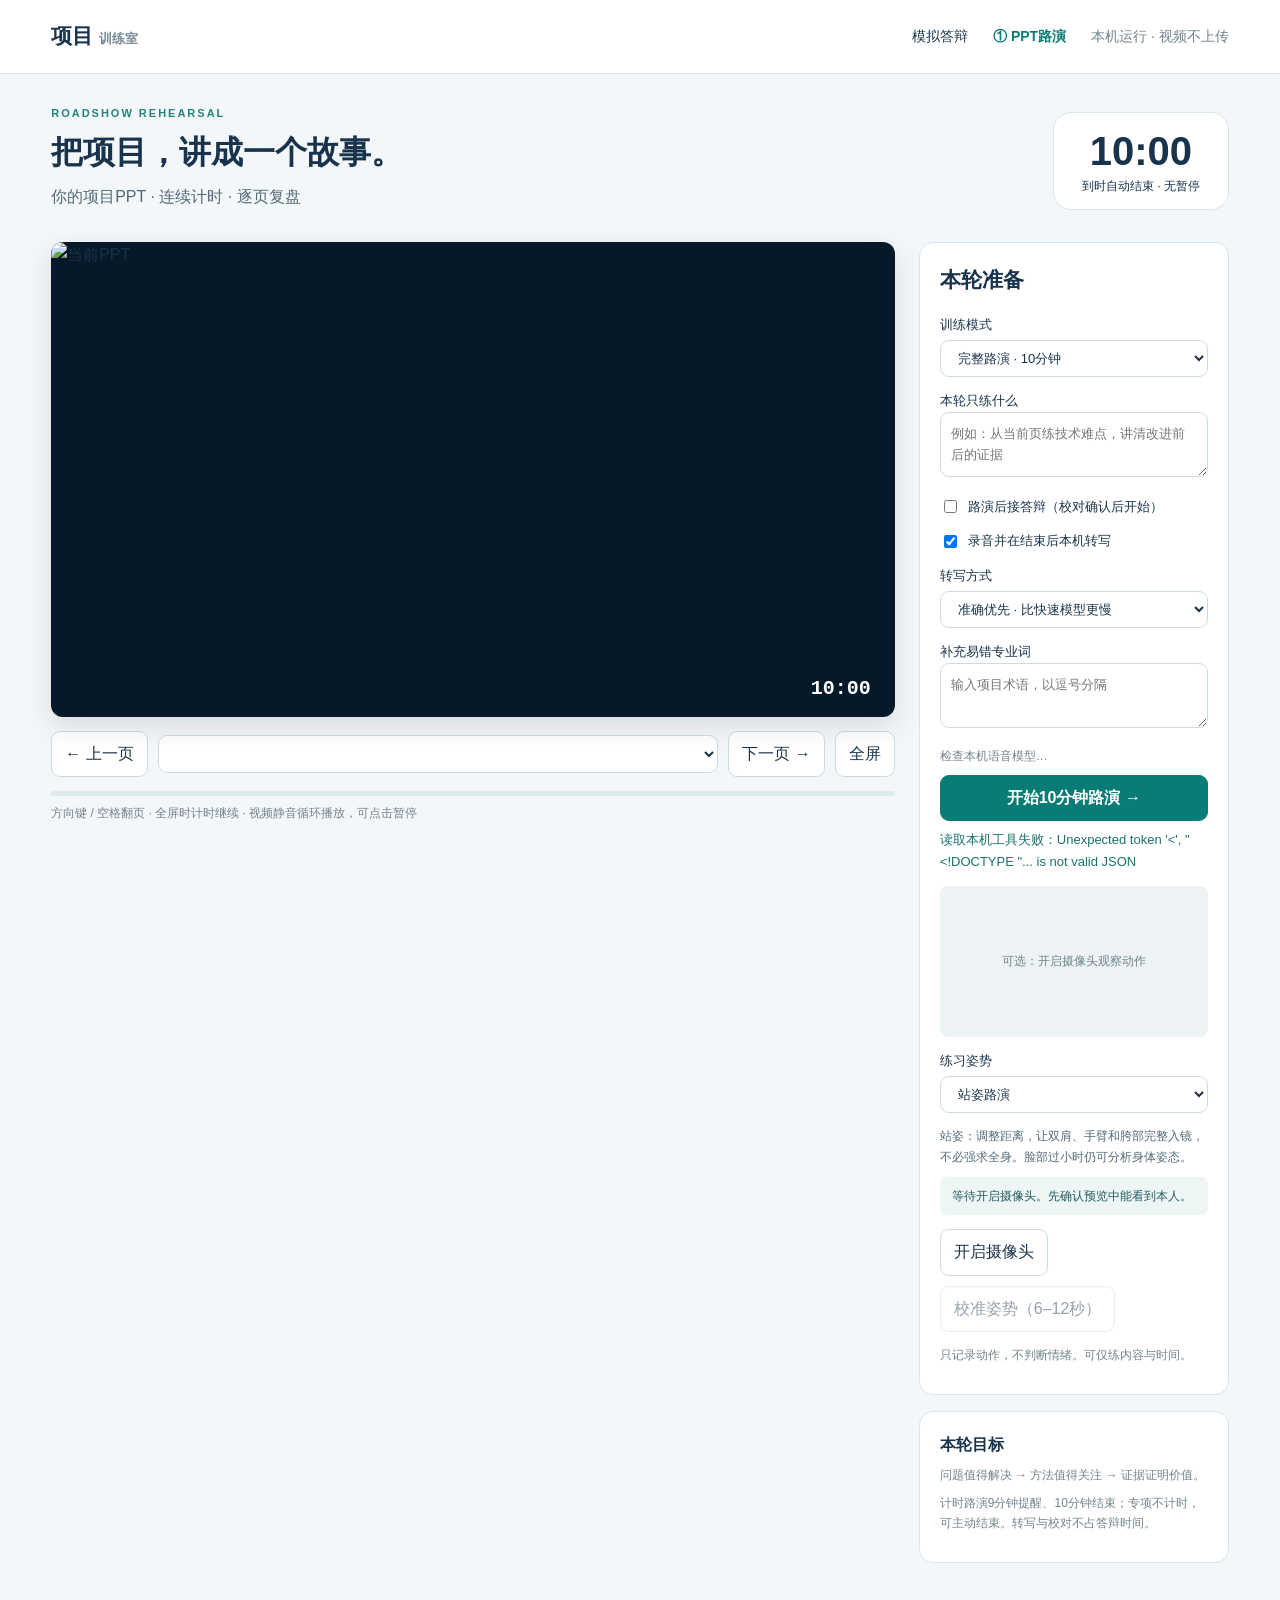
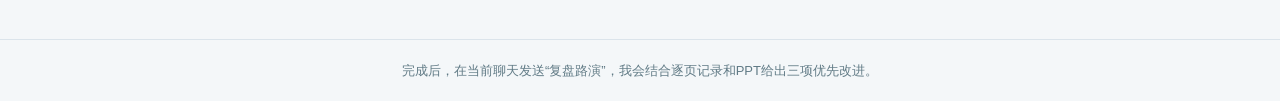
==== skills/pitch-defense-coach/assets/app/public/roadshow.html @ 4384c63c "Publish competition pitch and defense coaching skill" ====
<!doctype html><html lang="zh-CN"><head><meta charset="utf-8"><meta name="viewport" content="width=device-width,initial-scale=1"><title>项目 · 10分钟路演</title><link rel="stylesheet" href="roadshow.css"></head><body>
<header><a href="/">项目 <small>训练室</small></a><nav><a href="/">模拟答辩</a><b>① PPT路演</b><span>本机运行 · 视频不上传</span></nav></header>
<main><div class="top"><div><div class="eyebrow">ROADSHOW REHEARSAL</div><h1>把项目，讲成一个故事。</h1><p>你的项目PPT · 连续计时 · 逐页复盘</p></div><div class="timer"><strong id="clock">10:00</strong><span id="clockNote">到时自动结束 · 无暂停</span></div></div>
<div class="workspace"><section><div id="stage"><img id="slide" alt="当前PPT"><div id="overlays"></div><div id="stageClock">10:00</div><button id="exitFull">退出全屏</button></div><div class="controls"><button id="prev">← 上一页</button><select id="page" aria-label="选择PPT页"></select><button id="next">下一页 →</button><button id="full">全屏</button></div><div class="progress"><i id="progress"></i></div><p id="pageHint"></p><p class="hint">方向键 / 空格翻页 · 全屏时计时继续 · 视频静音循环播放，可点击暂停</p></section>
<aside><div class="panel"><h2>本轮准备</h2><label>训练模式<select id="timingMode"><option value="timed">完整路演 · 10分钟</option><option value="untimed">专项训练 · 不计时</option></select></label><label>本轮只练什么<textarea id="practiceGoal" rows="2" placeholder="例如：从当前页练技术难点，讲清改进前后的证据"></textarea></label><label class="check"><input id="chainDefense" type="checkbox">路演后接答辩（校对确认后开始）</label><label id="defenseOptions" hidden>答辩独立时长<select id="defenseMinutes"><option value="3">3分钟</option><option value="5" selected>5分钟</option><option value="8">8分钟</option><option value="10">10分钟</option><option value="12">12分钟</option></select></label><label class="check"><input id="useMic" type="checkbox" checked>录音并在结束后本机转写</label><label>转写方式<select id="model"><option value="small">准确优先 · 比快速模型更慢</option><option value="tiny">快速转写 · 需要更多校对</option></select></label><label>补充易错专业词<textarea id="glossary" rows="2" placeholder="输入项目术语，以逗号分隔"></textarea></label><p id="asrStatus" class="hint">检查本机语音模型…</p><button id="start" class="primary">开始10分钟路演 →</button><button id="finish" class="danger" hidden>结束本轮并复盘</button><p id="notice" role="status" aria-live="polite">完整路演从第1页开始；不计时专项从当前预览页开始。</p><div class="camera"><video id="camera" muted playsinline></video><span id="cameraLabel">可选：开启摄像头观察动作</span></div><label class="camera-mode">练习姿势<select id="postureMode"><option value="standing">站姿路演</option><option value="seated">坐姿答辩</option></select></label><p id="postureGuide" class="camera-guide">站姿：调整距离，让双肩、手臂和胯部完整入镜，不必强求全身。脸部过小时仍可分析身体姿态。</p><p id="visionReadiness" class="camera-readiness" role="status">等待开启摄像头。先确认预览中能看到本人。</p><div class="row"><button id="camBtn">开启摄像头</button><button id="retryVision" hidden>重试动作分析</button><button id="calibrate" disabled>校准姿势（6–12秒）</button></div><p id="visionStatus" class="hint">只记录动作，不判断情绪。可仅练内容与时间。</p></div><div class="panel compact"><b>本轮目标</b><p>问题值得解决 → 方法值得关注 → 证据证明价值。</p><p>计时路演9分钟提醒、10分钟结束；专项不计时，可主动结束。转写与校对不占答辩时间。</p></div></aside></div>
<section id="review" hidden><div class="eyebrow">REVIEW · 先校对，再评价</div><h2 id="resultTitle">本轮路演记录</h2><p id="resultSummary"></p><div class="row"><button id="export">下载路演记录</button><button id="saveEdits">保存逐页校对</button><button id="downloadAudio" hidden>保存本轮录音</button><button id="retry" hidden>重新转写录音</button></div><audio id="playback" controls hidden></audio><p id="jobStatus" role="status"></p><p class="hint">逐页文字按录音时间与翻页时间对应，跨页句子可能被分开。讲述内容是否匹配PPT、证据是否充分，由当前聊天中的教练复核。录音仅保留在此页面，离开前可下载。</p><details id="rawBox" hidden><summary>原始转写与易错词提示</summary><p id="rawHints"></p><p id="rawText"></p></details><div id="handoffPanel" class="panel" hidden><h3>接下来：针对刚才的路演答辩</h3><p>确认后将校对文字和动作摘要交给当前聊天教练，答辩从第一题开始独立计时。录音留在本页面，可先保存。</p><button id="handoff" class="primary">校对完成，进入答辩 →</button><p id="handoffStatus" role="status"></p></div><div id="coachReport"></div><div id="pageReviews"></div></section>
</main><footer>完成后，在当前聊天发送“复盘路演”，我会结合逐页记录和PPT给出三项优先改进。</footer><script type="module" src="roadshow.js"></script></body></html>
---- skills/pitch-defense-coach/assets/app/public/roadshow.css ----
*{box-sizing:border-box}body{margin:0;background:#f4f7f9;color:#18334b;font:16px/1.65 "Microsoft YaHei",sans-serif}header{height:74px;padding:0 4vw;background:#fff;border-bottom:1px solid #dbe4eb;display:flex;align-items:center;justify-content:space-between}a{color:inherit;text-decoration:none}header>a{font-size:21px;font-weight:750}header small{font-size:13px;color:#789}nav{display:flex;gap:25px;font-size:14px}nav b{color:#087b74}nav span{color:#70848e}main{max-width:1600px;margin:auto;padding:30px 4vw 60px}.top{display:flex;justify-content:space-between;align-items:center;margin-bottom:24px}.eyebrow{font-size:11px;letter-spacing:2px;color:#25837d;font-weight:750}h1{font-size:32px;line-height:1.3;margin:10px 0}h2{font-size:21px;margin:0 0 16px}p{margin:8px 0;color:#516977}.timer{background:#fff;border:1px solid #d9e6e6;border-radius:18px;padding:12px 28px;display:flex;flex-direction:column;text-align:center}.timer strong{font-size:40px;line-height:1.3;font-variant-numeric:tabular-nums}.timer span{font-size:12px}.timer.warn{background:#fff2e6;color:#b34e00}.workspace{display:grid;grid-template-columns:minmax(0,1fr) 310px;gap:24px}#stage{position:relative;aspect-ratio:16/9;background:#071929;border-radius:12px;overflow:hidden;box-shadow:0 10px 28px #142b4320}#slide{width:100%;height:100%;object-fit:contain;display:block}#overlays{position:absolute;inset:0}#overlays>*{position:absolute;object-fit:fill}#stageClock{position:absolute;right:12px;bottom:10px;background:#071929cf;color:white;padding:3px 12px;border-radius:6px;font:700 20px/1.5 monospace}#stage:fullscreen{border-radius:0;display:flex;align-items:center;background:black}#stage:fullscreen #slide{object-fit:contain}#stage:fullscreen #stageClock{font-size:28px}.controls,.row{display:flex;gap:10px;align-items:center;flex-wrap:wrap;margin:14px 0}button,select,textarea{font:inherit}button,select{border:1px solid #ccdbe2;background:white;border-radius:9px;padding:9px 13px;color:#18334b;cursor:pointer}button:hover{border-color:#147d77;background:#edf8f7}button:disabled{opacity:.45;cursor:default}.controls select{flex:1;min-width:140px;font-size:14px}textarea{width:100%;resize:vertical;border:1px solid #ccdbe2;border-radius:9px;padding:10px;color:#18334b}.primary{background:#097d75;color:white;border-color:#097d75;width:100%;font-weight:700}.primary:hover{background:#07665f;color:white}.danger{background:#fff0e8;border-color:#e6ba9e;color:#a3431a;width:100%}.panel{background:white;border:1px solid #dbe4eb;border-radius:14px;padding:20px;margin-bottom:16px}.panel label{display:block;font-size:13px;margin:13px 0}.panel label select{display:block;width:100%;margin-top:5px;font-size:13px}.check{display:flex!important;gap:8px;align-items:center}.camera{position:relative;background:#edf3f5;border-radius:8px;overflow:hidden;aspect-ratio:16/9;margin-top:14px}.camera video{width:100%;height:100%;object-fit:cover;transform:scaleX(-1)}.camera span{position:absolute;inset:0;display:grid;place-items:center;font-size:12px;color:#6e848c}.hint,.compact p{font-size:12px;color:#71838d}.progress{height:5px;background:#e0e9ee;border-radius:4px;overflow:hidden}.progress i{display:block;background:#0a8880;width:0;height:100%}#pageHint{font-size:14px}#notice{font-size:13px;color:#19736d}#review{margin-top:42px;border-top:1px solid #d4e0e8;padding-top:28px}#playback{width:100%;margin-top:14px}.page-review{background:white;border:1px solid #dbe4eb;border-radius:12px;padding:20px;margin:14px 0}.page-review h3{margin:0 0 8px;font-size:16px}.page-review .row{font-size:13px;color:#6a808c}.page-review textarea{min-height:100px}.page-review.over{border-left:4px solid #dc8b45}.page-review.unseen{background:#eef2f4}.report-card{background:#e8f4ef;padding:20px;border-radius:12px;margin:16px 0}.report-card p{white-space:pre-wrap}#rawText{white-space:pre-wrap}footer{padding:20px;text-align:center;border-top:1px solid #dbe4eb;font-size:13px;color:#617b86}[hidden]{display:none!important}@media(max-width:1000px){.workspace{grid-template-columns:1fr}.top{align-items:flex-start}h1{font-size:25px}nav span{display:none}aside{display:grid;grid-template-columns:1fr 1fr;gap:16px}}@media(max-width:600px){aside{display:block}.timer{padding:8px 12px}.timer strong{font-size:30px}nav{gap:12px}main{padding:20px}header{padding:0 20px}header small{display:none}}

#exitFull{display:none}#stage:fullscreen #exitFull{display:block;position:absolute;right:12px;top:10px;font-size:13px;background:#11283dd9;color:white;border:0;padding:5px 12px}

#video,#camera{object-fit:contain}.camera-mode{font-size:13px;margin-top:14px}.camera-mode select{display:block;width:100%;margin-top:6px}.camera-guide,.camera-readiness{font-size:12px;line-height:1.7;margin:10px 0}.camera-readiness{background:#edf5f5;color:#235a60;padding:9px 12px;border-radius:7px}
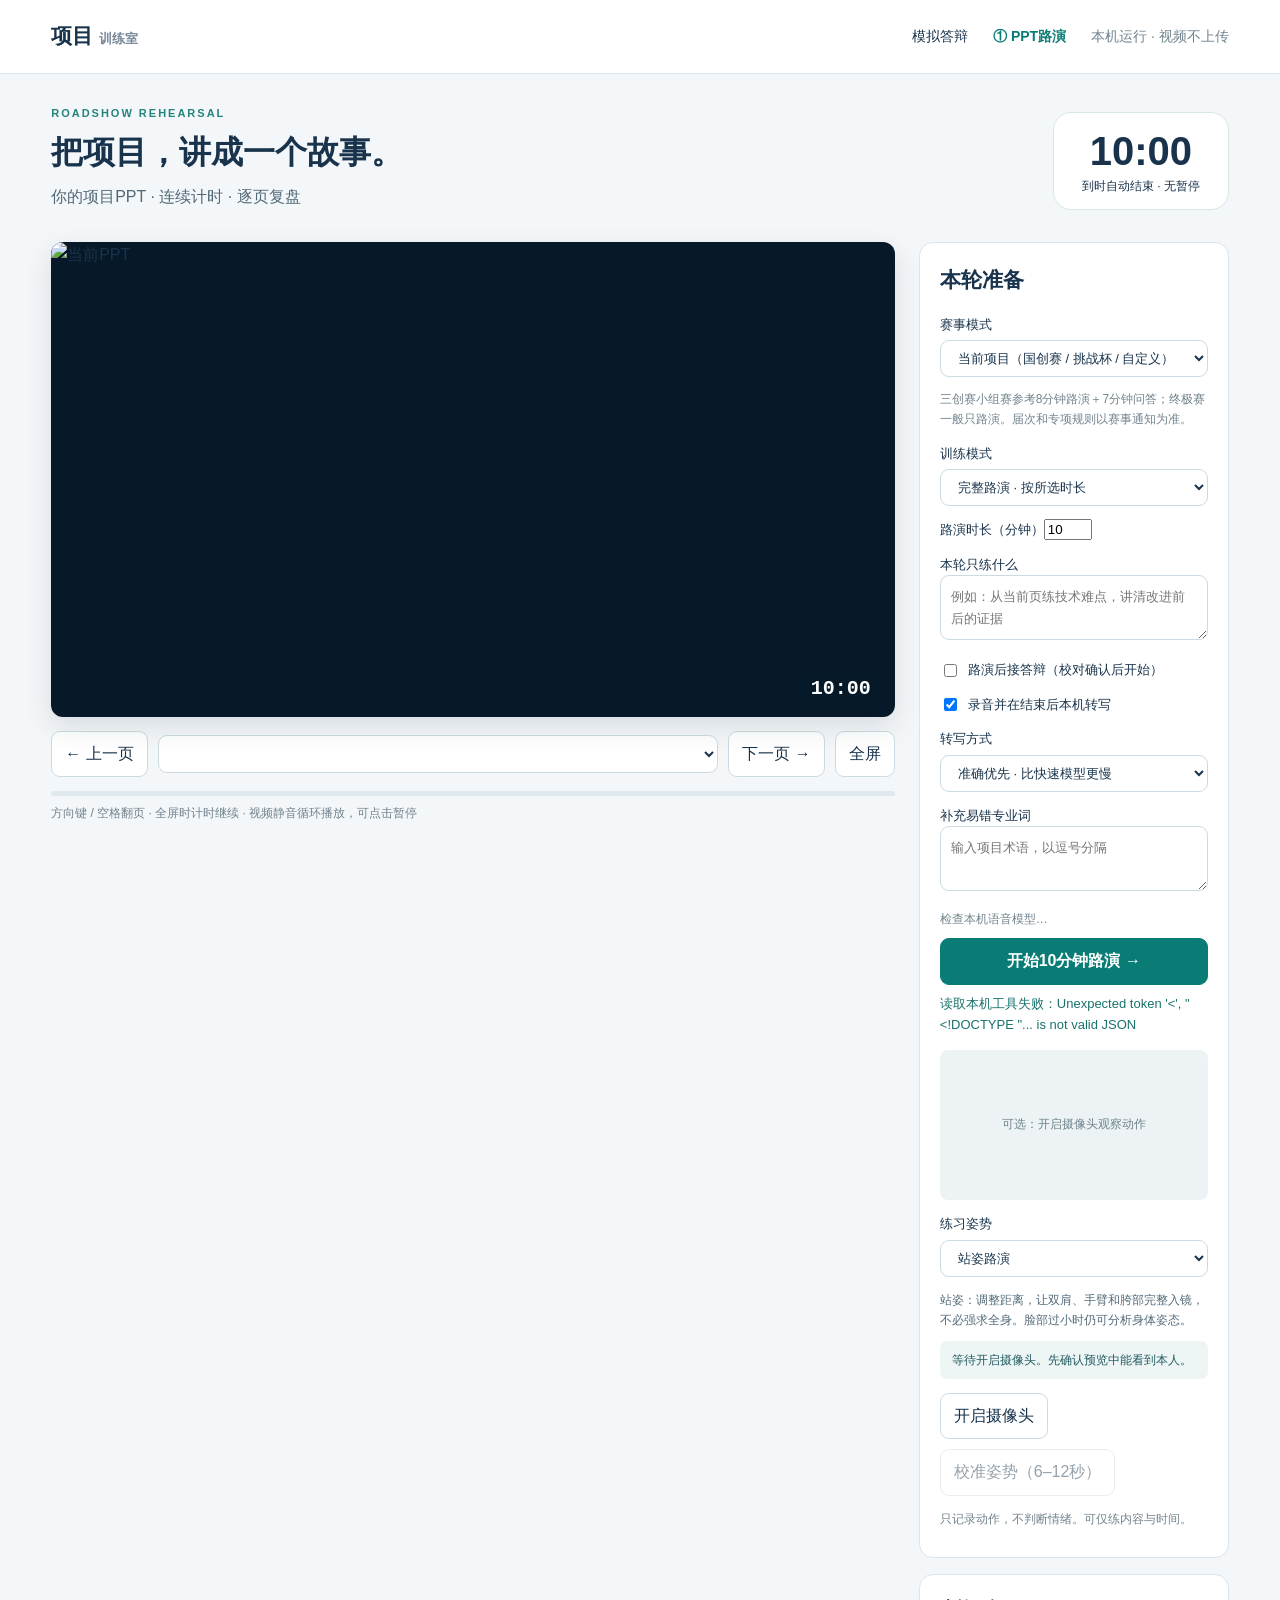
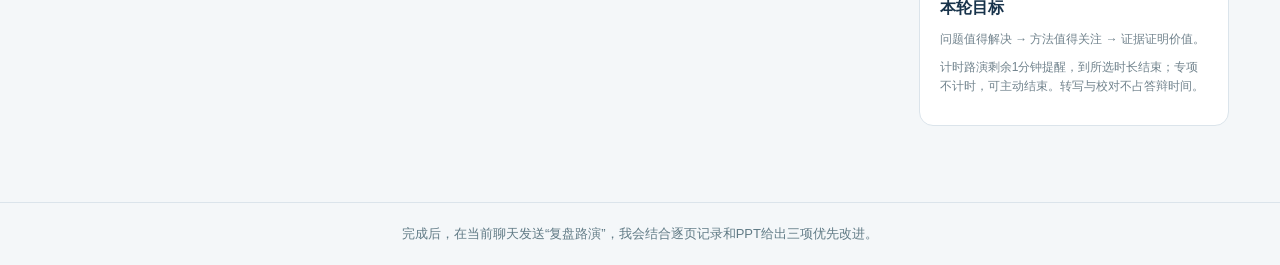
==== commit 57750118: "Add Sanchuang competition coaching and configurable rehearsal timing" ====
--- a/skills/pitch-defense-coach/assets/app/public/roadshow.html
+++ b/skills/pitch-defense-coach/assets/app/public/roadshow.html
@@ -1,7 +1,7 @@
-<!doctype html><html lang="zh-CN"><head><meta charset="utf-8"><meta name="viewport" content="width=device-width,initial-scale=1"><title>项目 · 10分钟路演</title><link rel="stylesheet" href="roadshow.css"></head><body>
+<!doctype html><html lang="zh-CN"><head><meta charset="utf-8"><meta name="viewport" content="width=device-width,initial-scale=1"><title>项目 · 路演训练</title><link rel="stylesheet" href="roadshow.css"></head><body>
 <header><a href="/">项目 <small>训练室</small></a><nav><a href="/">模拟答辩</a><b>① PPT路演</b><span>本机运行 · 视频不上传</span></nav></header>
 <main><div class="top"><div><div class="eyebrow">ROADSHOW REHEARSAL</div><h1>把项目，讲成一个故事。</h1><p>你的项目PPT · 连续计时 · 逐页复盘</p></div><div class="timer"><strong id="clock">10:00</strong><span id="clockNote">到时自动结束 · 无暂停</span></div></div>
 <div class="workspace"><section><div id="stage"><img id="slide" alt="当前PPT"><div id="overlays"></div><div id="stageClock">10:00</div><button id="exitFull">退出全屏</button></div><div class="controls"><button id="prev">← 上一页</button><select id="page" aria-label="选择PPT页"></select><button id="next">下一页 →</button><button id="full">全屏</button></div><div class="progress"><i id="progress"></i></div><p id="pageHint"></p><p class="hint">方向键 / 空格翻页 · 全屏时计时继续 · 视频静音循环播放，可点击暂停</p></section>
-<aside><div class="panel"><h2>本轮准备</h2><label>训练模式<select id="timingMode"><option value="timed">完整路演 · 10分钟</option><option value="untimed">专项训练 · 不计时</option></select></label><label>本轮只练什么<textarea id="practiceGoal" rows="2" placeholder="例如：从当前页练技术难点，讲清改进前后的证据"></textarea></label><label class="check"><input id="chainDefense" type="checkbox">路演后接答辩（校对确认后开始）</label><label id="defenseOptions" hidden>答辩独立时长<select id="defenseMinutes"><option value="3">3分钟</option><option value="5" selected>5分钟</option><option value="8">8分钟</option><option value="10">10分钟</option><option value="12">12分钟</option></select></label><label class="check"><input id="useMic" type="checkbox" checked>录音并在结束后本机转写</label><label>转写方式<select id="model"><option value="small">准确优先 · 比快速模型更慢</option><option value="tiny">快速转写 · 需要更多校对</option></select></label><label>补充易错专业词<textarea id="glossary" rows="2" placeholder="输入项目术语，以逗号分隔"></textarea></label><p id="asrStatus" class="hint">检查本机语音模型…</p><button id="start" class="primary">开始10分钟路演 →</button><button id="finish" class="danger" hidden>结束本轮并复盘</button><p id="notice" role="status" aria-live="polite">完整路演从第1页开始；不计时专项从当前预览页开始。</p><div class="camera"><video id="camera" muted playsinline></video><span id="cameraLabel">可选：开启摄像头观察动作</span></div><label class="camera-mode">练习姿势<select id="postureMode"><option value="standing">站姿路演</option><option value="seated">坐姿答辩</option></select></label><p id="postureGuide" class="camera-guide">站姿：调整距离，让双肩、手臂和胯部完整入镜，不必强求全身。脸部过小时仍可分析身体姿态。</p><p id="visionReadiness" class="camera-readiness" role="status">等待开启摄像头。先确认预览中能看到本人。</p><div class="row"><button id="camBtn">开启摄像头</button><button id="retryVision" hidden>重试动作分析</button><button id="calibrate" disabled>校准姿势（6–12秒）</button></div><p id="visionStatus" class="hint">只记录动作，不判断情绪。可仅练内容与时间。</p></div><div class="panel compact"><b>本轮目标</b><p>问题值得解决 → 方法值得关注 → 证据证明价值。</p><p>计时路演9分钟提醒、10分钟结束；专项不计时，可主动结束。转写与校对不占答辩时间。</p></div></aside></div>
+<aside><div class="panel"><h2>本轮准备</h2><label>赛事模式<select id="competitionProfile"><option value="project">当前项目（国创赛 / 挑战杯 / 自定义）</option><option value="sanchuang-regular">三创赛 · 常规赛（第17届参考）</option><option value="sanchuang-practical">三创赛 · 实战赛（第17届参考）</option></select></label><p class="hint">三创赛小组赛参考8分钟路演＋7分钟问答；终极赛一般只路演。届次和专项规则以赛事通知为准。</p><label>训练模式<select id="timingMode"><option value="timed">完整路演 · 按所选时长</option><option value="untimed">专项训练 · 不计时</option></select></label><label id="roadshowMinutesLabel">路演时长（分钟）<input id="roadshowMinutes" type="number" min="1" max="30" step="1" value="10"></label><label>本轮只练什么<textarea id="practiceGoal" rows="2" placeholder="例如：从当前页练技术难点，讲清改进前后的证据"></textarea></label><label class="check"><input id="chainDefense" type="checkbox">路演后接答辩（校对确认后开始）</label><label id="defenseOptions" hidden>答辩独立时长<select id="defenseMinutes"><option value="3">3分钟</option><option value="5" selected>5分钟</option><option value="7">7分钟</option><option value="8">8分钟</option><option value="10">10分钟</option><option value="12">12分钟</option></select></label><label class="check"><input id="useMic" type="checkbox" checked>录音并在结束后本机转写</label><label>转写方式<select id="model"><option value="small">准确优先 · 比快速模型更慢</option><option value="tiny">快速转写 · 需要更多校对</option></select></label><label>补充易错专业词<textarea id="glossary" rows="2" placeholder="输入项目术语，以逗号分隔"></textarea></label><p id="asrStatus" class="hint">检查本机语音模型…</p><button id="start" class="primary">开始10分钟路演 →</button><button id="finish" class="danger" hidden>结束本轮并复盘</button><p id="notice" role="status" aria-live="polite">完整路演从第1页开始；不计时专项从当前预览页开始。</p><div class="camera"><video id="camera" muted playsinline></video><span id="cameraLabel">可选：开启摄像头观察动作</span></div><label class="camera-mode">练习姿势<select id="postureMode"><option value="standing">站姿路演</option><option value="seated">坐姿答辩</option></select></label><p id="postureGuide" class="camera-guide">站姿：调整距离，让双肩、手臂和胯部完整入镜，不必强求全身。脸部过小时仍可分析身体姿态。</p><p id="visionReadiness" class="camera-readiness" role="status">等待开启摄像头。先确认预览中能看到本人。</p><div class="row"><button id="camBtn">开启摄像头</button><button id="retryVision" hidden>重试动作分析</button><button id="calibrate" disabled>校准姿势（6–12秒）</button></div><p id="visionStatus" class="hint">只记录动作，不判断情绪。可仅练内容与时间。</p></div><div class="panel compact"><b>本轮目标</b><p>问题值得解决 → 方法值得关注 → 证据证明价值。</p><p>计时路演剩余1分钟提醒，到所选时长结束；专项不计时，可主动结束。转写与校对不占答辩时间。</p></div></aside></div>
 <section id="review" hidden><div class="eyebrow">REVIEW · 先校对，再评价</div><h2 id="resultTitle">本轮路演记录</h2><p id="resultSummary"></p><div class="row"><button id="export">下载路演记录</button><button id="saveEdits">保存逐页校对</button><button id="downloadAudio" hidden>保存本轮录音</button><button id="retry" hidden>重新转写录音</button></div><audio id="playback" controls hidden></audio><p id="jobStatus" role="status"></p><p class="hint">逐页文字按录音时间与翻页时间对应，跨页句子可能被分开。讲述内容是否匹配PPT、证据是否充分，由当前聊天中的教练复核。录音仅保留在此页面，离开前可下载。</p><details id="rawBox" hidden><summary>原始转写与易错词提示</summary><p id="rawHints"></p><p id="rawText"></p></details><div id="handoffPanel" class="panel" hidden><h3>接下来：针对刚才的路演答辩</h3><p>确认后将校对文字和动作摘要交给当前聊天教练，答辩从第一题开始独立计时。录音留在本页面，可先保存。</p><button id="handoff" class="primary">校对完成，进入答辩 →</button><p id="handoffStatus" role="status"></p></div><div id="coachReport"></div><div id="pageReviews"></div></section>
 </main><footer>完成后，在当前聊天发送“复盘路演”，我会结合逐页记录和PPT给出三项优先改进。</footer><script type="module" src="roadshow.js"></script></body></html>
